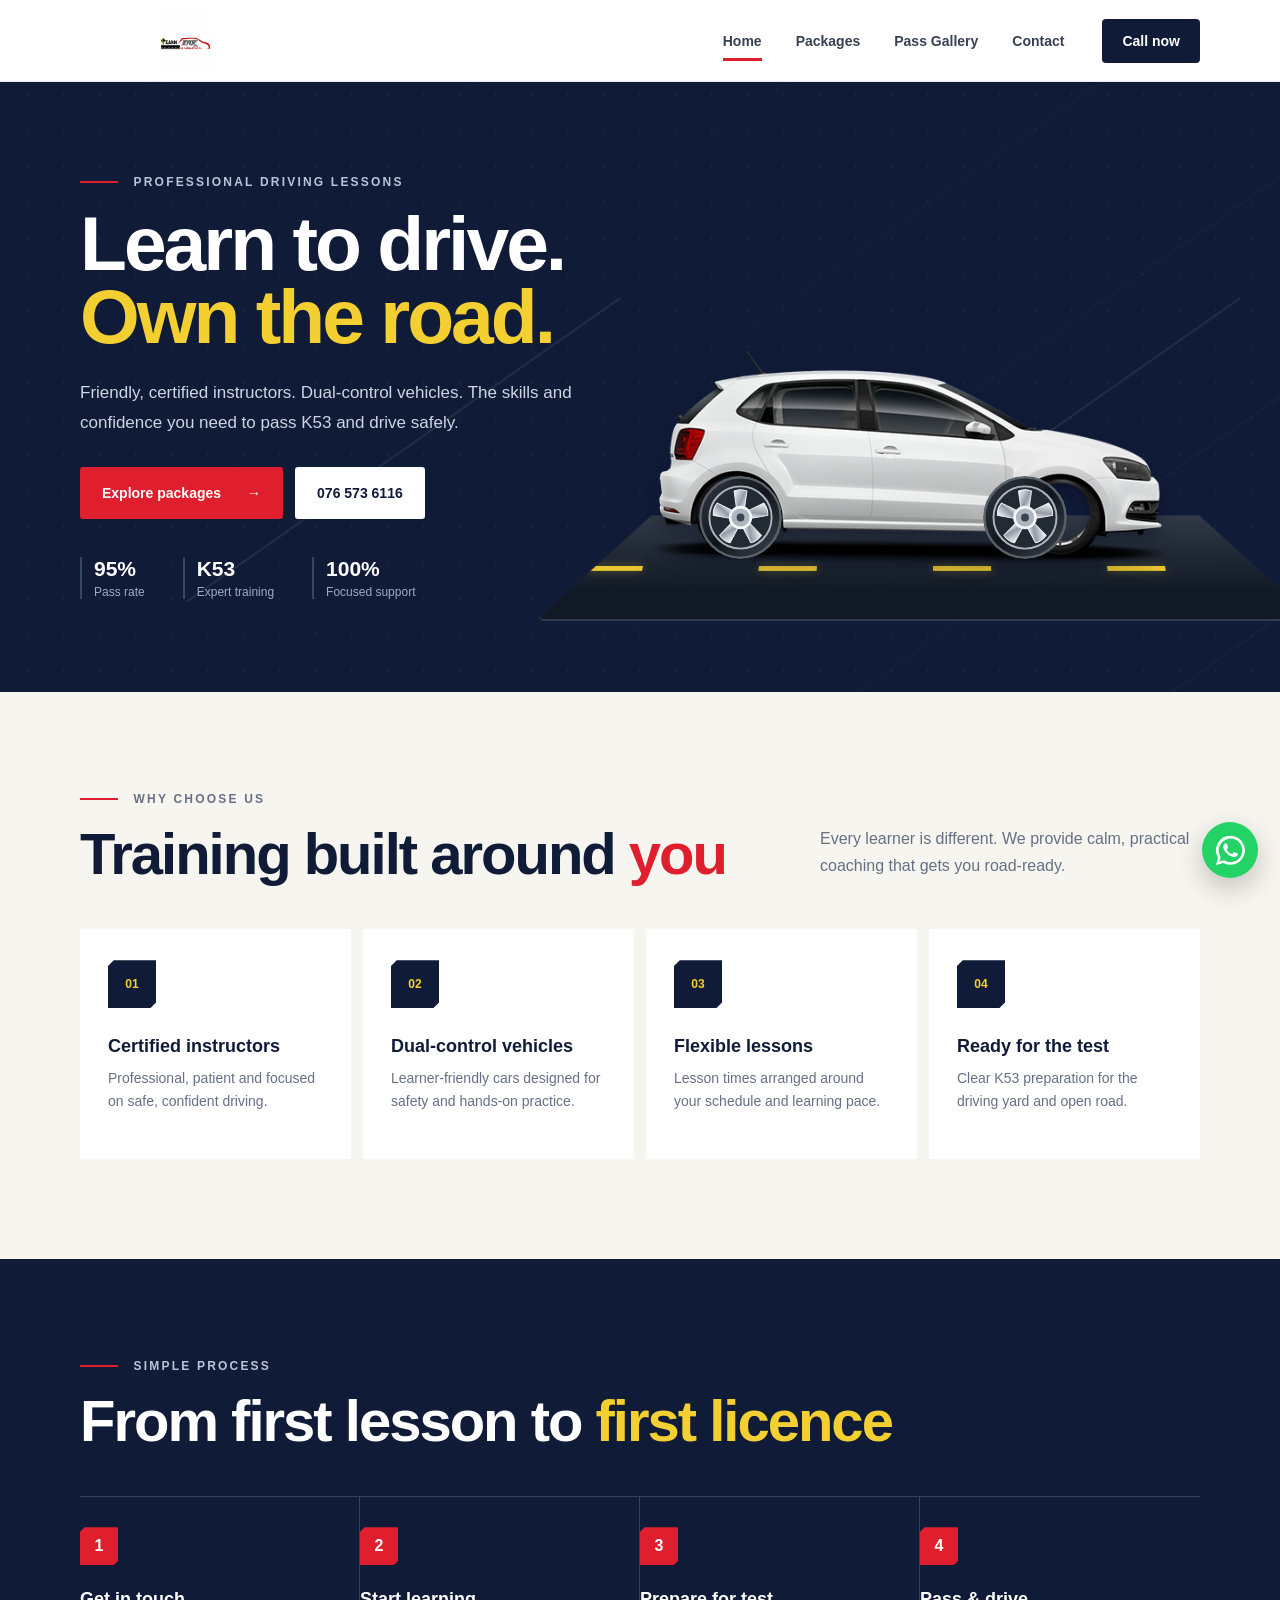
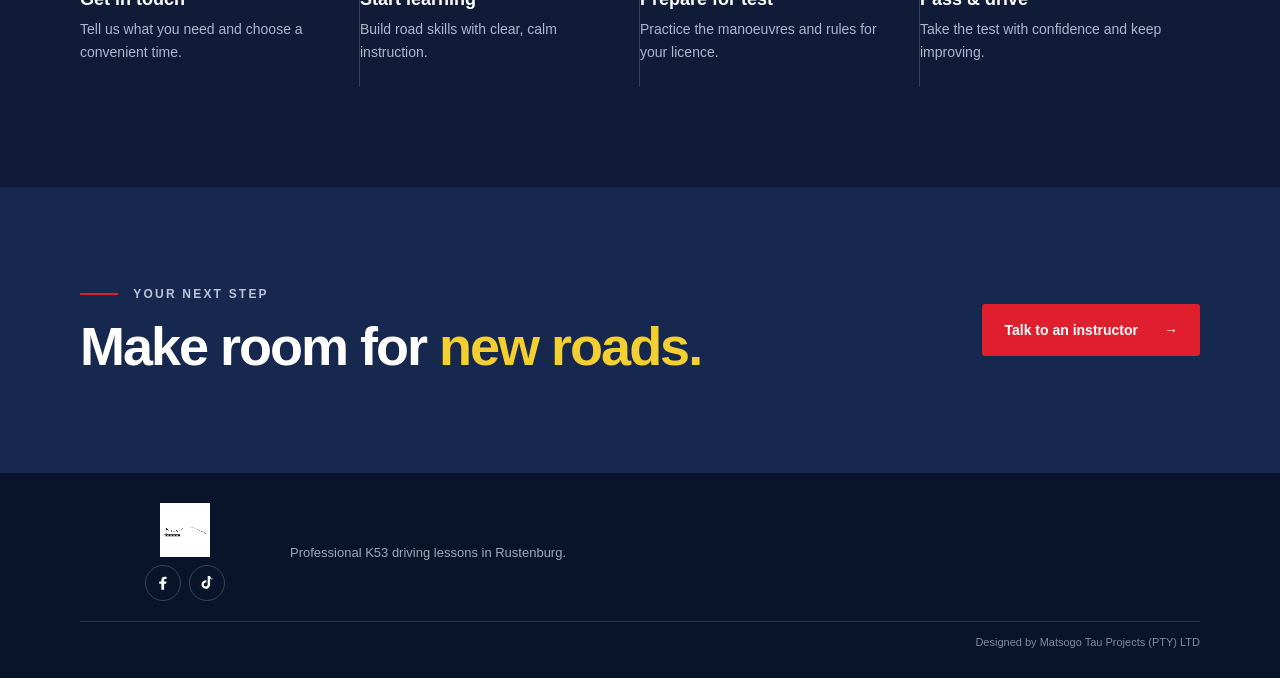
==== index.html @ aab112d9 "Add Pass Gallery page, JavaScript functionality, and styles - Created a new HTML file for the Pass G" ====
<!DOCTYPE html>
<html lang="en">
<head>
  <meta charset="UTF-8">
  <meta name="viewport" content="width=device-width, initial-scale=1.0">
  <meta name="theme-color" content="#101b38">
  <meta name="description" content="Fox Driving School offers professional learner training and K53 driving lessons in Rustenburg.">
  <title>Fox Driving School | Learn to Drive with Confidence</title>
  <link rel="stylesheet" href="styles.css?v=30">
</head>
<body>
  <header class="site-header">
    <div class="container nav-wrap">
      <a class="brand" href="index.html" aria-label="Fox Driving School home">
        <img src="assets/logo.png" alt="Fox Driving School">
      </a>
      <button class="menu-toggle" type="button" aria-expanded="false" aria-controls="main-nav" aria-label="Open menu">
        <span></span><span></span><span></span>
      </button>
      <nav id="main-nav" class="main-nav" aria-label="Main navigation">
        <a class="active" href="index.html" aria-current="page">Home</a>
        <a href="packages.html">Packages</a>
        <a href="pass-gallery.html">Pass Gallery</a>
        <a href="contact.html">Contact</a>
      </nav>
      <a class="nav-cta" href="tel:+27765736116">Call now</a>
    </div>
  </header>

  <main>
    <section id="home" class="hero">
      <div class="hero-lines" aria-hidden="true"></div>
      <div class="container hero-grid">
        <div class="hero-copy">
          <p class="eyebrow"><span></span> Professional driving lessons</p>
          <h1>Learn to drive.<br><em>Own the road.</em></h1>
          <p class="hero-lead">Friendly, certified instructors. Dual-control vehicles. The skills and confidence you need to pass K53 and drive safely.</p>
          <div class="hero-actions">
            <a class="btn btn-primary" href="packages.html">Explore packages <span aria-hidden="true">→</span></a>
            <a class="btn btn-secondary" href="tel:+27765736116">076 573 6116</a>
          </div>
          <div class="trust-row" aria-label="Fox Driving School highlights">
            <div><strong>95%</strong><span>Pass rate</span></div>
            <div><strong>K53</strong><span>Expert training</span></div>
            <div><strong>100%</strong><span>Focused support</span></div>
          </div>
        </div>
        <div class="hero-visual">
          <div class="road-track" aria-hidden="true"></div>
          <div class="hatchback-card" role="img" aria-label="White hatchback driving on the road">
            <img class="hero-car-image" src="assets/hero-car.png?v=26" alt="">
            <span class="wheel-spinner wheel-spinner-left" aria-hidden="true"><img src="assets/hero-wheel-alloy.svg?v=27" alt=""></span>
            <span class="wheel-spinner wheel-spinner-right" aria-hidden="true"><img src="assets/hero-wheel-alloy.svg?v=27" alt=""></span>
          </div>
        </div>
      </div>
    </section>

    <section id="why-us" class="why-section section">
      <div class="container">
        <div class="section-heading">
          <div>
            <p class="eyebrow dark"><span></span> Why choose us</p>
            <h2>Training built around <em>you</em></h2>
          </div>
          <p>Every learner is different. We provide calm, practical coaching that gets you road-ready.</p>
        </div>
        <div class="feature-grid">
          <article class="feature-card">
            <div class="feature-icon">01</div>
            <h3>Certified instructors</h3>
            <p>Professional, patient and focused on safe, confident driving.</p>
          </article>
          <article class="feature-card">
            <div class="feature-icon">02</div>
            <h3>Dual-control vehicles</h3>
            <p>Learner-friendly cars designed for safety and hands-on practice.</p>
          </article>
          <article class="feature-card">
            <div class="feature-icon">03</div>
            <h3>Flexible lessons</h3>
            <p>Lesson times arranged around your schedule and learning pace.</p>
          </article>
          <article class="feature-card">
            <div class="feature-icon">04</div>
            <h3>Ready for the test</h3>
            <p>Clear K53 preparation for the driving yard and open road.</p>
          </article>
        </div>
      </div>
    </section>

    <section id="process" class="process-section section">
      <div class="container">
        <div class="section-heading light-heading">
          <div>
            <p class="eyebrow"><span></span> Simple process</p>
            <h2>From first lesson to <em>first licence</em></h2>
          </div>
        </div>
        <div class="steps">
          <article><span>1</span><h3>Get in touch</h3><p>Tell us what you need and choose a convenient time.</p></article>
          <article><span>2</span><h3>Start learning</h3><p>Build road skills with clear, calm instruction.</p></article>
          <article><span>3</span><h3>Prepare for test</h3><p>Practice the manoeuvres and rules for your licence.</p></article>
          <article><span>4</span><h3>Pass & drive</h3><p>Take the test with confidence and keep improving.</p></article>
        </div>
      </div>
    </section>

    <section class="home-cta section">
      <div class="container home-cta-inner">
        <div><p class="eyebrow"><span></span> Your next step</p><h2>Make room for <em>new roads.</em></h2></div>
        <a class="btn btn-primary" href="contact.html">Talk to an instructor <span>→</span></a>
      </div>
    </section>
  </main>

  <footer>
    <div class="container footer-grid">
      <div class="footer-brand-group">
        <a class="brand footer-brand" href="index.html"><img src="assets/logo.png" alt="Fox Driving School"></a>
        <div class="footer-social">
          <a href="https://www.facebook.com/" aria-label="Facebook"><svg viewBox="0 0 24 24" aria-hidden="true"><path fill="currentColor" d="M13.5 21v-8h2.7l.4-3h-3.1V8.1c0-.9.3-1.5 1.6-1.5h1.7V3.9c-.3 0-1.4-.1-2.6-.1-2.6 0-4.4 1.6-4.4 4.5V10H7v3h2.8v8h3.7z"/></svg></a>
          <a href="https://www.tiktok.com/@fox_driving_school" aria-label="TikTok"><svg viewBox="0 0 24 24" aria-hidden="true"><path fill="currentColor" d="M19.6 7.1a5.7 5.7 0 0 1-3.5-1.2v8.2a5.7 5.7 0 1 1-5-5.7v3.2a2.6 2.6 0 1 0 1.8 2.5V2.5h3.2c.2 2 1.6 3.6 3.5 3.9v.7Z"/></svg></a>
        </div>
      </div>
      <p>Professional K53 driving lessons in Rustenburg.</p>
    </div>
    <div class="container footer-credit">Designed by Matsogo Tau Projects (PTY) LTD</div>
  </footer>

  <a class="whatsapp-float" href="https://wa.me/27765736116?text=Hello%20Fox%20Driving%20School!%20I%27d%20like%20to%20ask%20about%20driving%20lessons." target="_blank" rel="noopener" aria-label="Chat on WhatsApp">
    <svg viewBox="0 0 32 32" aria-hidden="true" focusable="false"><path fill="currentColor" d="M16 .8A15 15 0 0 0 3.1 23.5L1 31l7.7-2A15 15 0 1 0 16 .8Zm0 27.3a12.2 12.2 0 0 1-6.2-1.7l-.5-.3-4.6 1.2 1.2-4.5-.3-.5A12.2 12.2 0 1 1 16 28.1Zm6.7-9.2c-.4-.2-2.2-1.1-2.6-1.2-.3-.1-.6-.2-.8.2-.3.4-1 1.2-1.2 1.5-.2.2-.4.3-.8.1-.4-.2-1.6-.6-3-1.8-1.1-1-1.8-2.2-2-2.6-.2-.4 0-.6.2-.8l.6-.7.4-.7c.1-.3 0-.5 0-.7l-1.2-2.8c-.3-.7-.6-.6-.8-.6h-.7c-.3 0-.7.1-1 .5-.4.4-1.3 1.3-1.3 3.1s1.3 3.6 1.5 3.9c.2.3 2.6 4 6.2 5.5.9.4 1.6.6 2.1.7.9.3 1.8.2 2.4.1.7-.1 2.2-.9 2.5-1.7.3-.9.3-1.6.2-1.7-.1-.2-.4-.3-.8-.5Z"/></svg>
  </a>

  <script src="script.js"></script>
</body>
</html>
---- styles.css ----
:root {
  --navy: #101b38;
  --navy-2: #17284f;
  --red: #df1f2d;
  --yellow: #f4cf32;
  --cream: #f6f5ef;
  --ink: #151b29;
  --muted: #667085;
  --white: #fff;
}

* { box-sizing: border-box; }
html { scroll-behavior: smooth; }
body {
  margin: 0;
  font-family: Arial, Helvetica, sans-serif;
  color: var(--ink);
  background: var(--white);
}
img { max-width: 100%; display: block; }
a { color: inherit; text-decoration: none; }
.container { width: min(1120px, calc(100% - 40px)); margin-inline: auto; }
.section { padding: 100px 0; }
.page-hero {
  min-height: 390px;
  display: flex;
  align-items: center;
  color: var(--white);
  background:
    linear-gradient(110deg, rgba(16, 27, 56, .98) 0%, rgba(16, 27, 56, .93) 48%, rgba(16, 27, 56, .76) 100%),
    repeating-linear-gradient(145deg, transparent 0 90px, rgba(255,255,255,.07) 91px 93px, transparent 94px 180px),
    var(--navy);
}
.page-hero-inner { padding-top: 55px; padding-bottom: 55px; }
.page-hero h1 { margin: 0; font-size: clamp(44px, 6vw, 72px); line-height: .98; letter-spacing: -3px; }
.page-hero h1 em { color: var(--yellow); font-style: normal; }
.page-hero-inner > p:not(.eyebrow) { max-width: 580px; color: #ced5e3; line-height: 1.7; font-size: 16px; margin: 22px 0 26px; }
.page-hero .btn { width: fit-content; }

.site-header {
  height: 82px;
  background: var(--white);
  border-bottom: 1px solid #e8e9ed;
  position: sticky;
  top: 0;
  z-index: 50;
}
.nav-wrap { height: 100%; display: flex; align-items: center; }
.brand { width: 210px; height: 64px; display: flex; align-items: center; }
.brand img { width: 100%; height: 100%; object-fit: contain; }
.main-nav { display: flex; align-items: center; gap: 34px; margin-left: auto; }
.main-nav a { font-size: 14px; font-weight: 700; color: #384153; position: relative; }
.main-nav a::after {
  content: "";
  position: absolute;
  left: 0;
  right: 100%;
  bottom: -12px;
  height: 3px;
  background: var(--red);
  transition: .25s;
}
.main-nav a:hover::after, .main-nav a.active::after { right: 0; }
.nav-cta {
  margin-left: 38px;
  background: var(--navy);
  color: var(--white);
  border-radius: 4px;
  padding: 14px 20px;
  font-size: 14px;
  font-weight: 800;
}
.menu-toggle { display: none; }

.hero {
  min-height: 610px;
  background:
    linear-gradient(110deg, rgba(16, 27, 56, .98) 0%, rgba(16, 27, 56, .93) 48%, rgba(16, 27, 56, .76) 100%),
    repeating-linear-gradient(145deg, transparent 0 90px, rgba(255,255,255,.07) 91px 93px, transparent 94px 180px),
    var(--navy);
  color: var(--white);
  position: relative;
  overflow: hidden;
}
.hero-lines {
  position: absolute;
  inset: 0;
  z-index: 0;
  opacity: .18;
  background:
    radial-gradient(ellipse at 76% 34%, rgba(255,255,255,.35), transparent 2px) 0 0 / 36px 36px,
    linear-gradient(145deg, transparent 0 68%, rgba(255,255,255,.55) 68.1%, transparent 68.4%) 0 0 / 620px 520px;
}
.hero-grid {
  min-height: 610px;
  display: grid;
  grid-template-columns: 51% 49%;
  align-items: center;
  position: relative;
  z-index: 2;
}
.eyebrow {
  margin: 0 0 18px;
  text-transform: uppercase;
  letter-spacing: 2.2px;
  font-size: 12px;
  font-weight: 900;
  color: #bac4d9;
}
.eyebrow span { width: 38px; height: 2px; background: var(--red); display: inline-block; margin: 0 10px 3px 0; }
.eyebrow.dark { color: #697184; }
.eyebrow.dark span { background: var(--red); }
.hero h1, .section-heading h2, .courses-copy h2, .contact-copy h2 {
  margin: 0;
  font-size: clamp(48px, 6vw, 78px);
  line-height: .96;
  letter-spacing: -3px;
}
.hero h1 em, h2 em {
  color: var(--yellow);
  font-style: normal;
}
.hero-lead { max-width: 570px; color: #ced5e3; line-height: 1.75; font-size: 17px; margin: 24px 0 30px; }
.hero-actions { display: flex; gap: 12px; }
.btn {
  min-height: 52px;
  display: inline-flex;
  align-items: center;
  justify-content: center;
  gap: 26px;
  border: 0;
  border-radius: 3px;
  padding: 0 22px;
  font-weight: 900;
  font-size: 14px;
  cursor: pointer;
}
.btn-primary { background: var(--red); color: var(--white); }
.btn-secondary { background: var(--white); color: var(--navy); }
.trust-row { display: flex; gap: 38px; margin-top: 38px; }
.trust-row div { display: flex; flex-direction: column; border-left: 2px solid #364766; padding-left: 12px; }
.trust-row strong { font-size: 21px; }
.trust-row span { color: #9eabc2; font-size: 12px; margin-top: 4px; }

.hero-visual { height: 510px; position: relative; }
.road-track {
  position: absolute;
  z-index: 0;
  right: -100px;
  bottom: 22px;
  width: calc(100% + 200px);
  height: 108px;
  overflow: hidden;
  border: 1px solid rgba(255,255,255,.16);
  border-radius: 8px;
  background: linear-gradient(180deg, #303846, #111925 75%);
  box-shadow: 0 18px 30px rgba(3,9,25,.35);
  clip-path: polygon(12% 0, 88% 0, 100% 100%, 0 100%);
  transform: perspective(340px) rotateX(14deg);
}
.road-track::after {
  content: "";
  position: absolute;
  top: 50%;
  left: -50%;
  width: 200%;
  height: 5px;
  background: repeating-linear-gradient(90deg, transparent 0 58px, rgba(244,207,50,.95) 58px 116px, transparent 116px 174px);
  animation: road-scroll .7s linear infinite;
  filter: drop-shadow(0 0 5px rgba(244,207,50,.35));
}
.hatchback-card {
  position: absolute;
  left: 0;
  bottom: 72px;
  width: min(520px, 100%);
  aspect-ratio: 584 / 250;
  animation: hatchback-drive 2.8s linear infinite alternate;
  z-index: 1;
}
.hero-car-image { display: block; width: 100%; height: auto; filter: drop-shadow(0 8px 7px rgba(3,9,25,.35)); }
.wheel-spinner {
  position: absolute;
  z-index: 1;
  top: 57.7%;
  display: block;
  width: 16%;
  aspect-ratio: 1;
  overflow: hidden;
  border-radius: 50%;
  animation: wheel-spin .75s linear infinite;
}
.wheel-spinner-left { left: 9.1%; }
.wheel-spinner-right { left: 63.9%; }
.wheel-spinner img { display: block; width: 100%; height: 100%; }
@keyframes hatchback-drive {
  from { translate: 0 0; }
  to { translate: 5% 0; }
}
@keyframes hatchback-drive-reduced {
  from { translate: 0 0; }
  to { translate: 5% 0; }
}
@keyframes wheel-spin {
  to { transform: rotate(360deg); }
}
@keyframes road-scroll {
  to { transform: translateX(174px); }
}

.why-section { background: var(--cream); }
.section-heading { display: flex; align-items: end; justify-content: space-between; margin-bottom: 46px; }
.section-heading h2, .courses-copy h2, .contact-copy h2 { color: var(--navy); font-size: clamp(38px, 5vw, 58px); letter-spacing: -2px; line-height: 1.02; }
.section-heading h2 em, .courses-copy h2 em, .contact-copy h2 em { color: var(--red); }
.section-heading > p { max-width: 380px; color: var(--muted); line-height: 1.7; margin: 0 0 4px 30px; }
.feature-grid { display: grid; grid-template-columns: repeat(4, 1fr); gap: 12px; }
.feature-card { background: var(--white); min-height: 230px; padding: 28px; border-top: 3px solid transparent; transition: .25s; }
.feature-card:hover { transform: translateY(-6px); border-top-color: var(--red); box-shadow: 0 18px 35px rgba(16,27,56,.08); }
.feature-icon { width: 48px; height: 48px; background: var(--navy); color: var(--yellow); display: grid; place-items: center; font-size: 12px; font-weight: 900; clip-path: polygon(12% 0,100% 0,100% 88%,88% 100%,0 100%,0 12%); }
.feature-card h3 { margin: 28px 0 10px; font-size: 18px; color: var(--navy); }
.feature-card p { margin: 0; color: var(--muted); line-height: 1.6; font-size: 14px; }
.home-cta { background: var(--navy-2); color: var(--white); }
.home-cta-inner { display: flex; align-items: center; justify-content: space-between; gap: 24px; }
.home-cta h2 { margin: 0; font-size: clamp(36px, 5vw, 54px); line-height: 1; letter-spacing: -2px; }
.home-cta h2 em { color: var(--yellow); font-style: normal; }

.courses-section { background: var(--white); }
.courses-grid { display: grid; grid-template-columns: 46% 54%; align-items: center; }
.promo-panel { background: #edf0f5; padding: 28px; }
.promo-panel img { width: 100%; max-height: 540px; object-fit: contain; border: 1px solid #e1e4ea; }
.courses-copy { padding-left: 70px; }
.course-list { margin: 32px 0 24px; }
.course-list article { display: grid; grid-template-columns: 72px 1fr; align-items: center; border-bottom: 1px solid #e5e7ec; padding: 16px 0; }
.course-code { width: 54px; height: 54px; border-radius: 50%; background: var(--navy); color: var(--white); display: grid; place-items: center; font-size: 12px; font-weight: 900; }
.course-list h3 { margin: 0 0 5px; font-size: 17px; }
.course-list p { margin: 0; color: var(--muted); font-size: 13px; }
.course-whatsapp { display: inline-block; color: var(--red); font-size: 12px; font-weight: 900; margin-top: 7px; }
.packages-section { background: var(--cream); }
.package-grid { display: grid; grid-template-columns: repeat(3, 1fr); gap: 18px; align-items: stretch; }
.package-card { background: var(--white); padding: 30px; border: 1px solid #e6e8ed; display: flex; flex-direction: column; min-height: 380px; }
.package-featured { border-top: 4px solid var(--red); box-shadow: 0 16px 38px rgba(16,27,56,.1); }
.package-card-top { display: flex; justify-content: space-between; align-items: center; gap: 10px; }
.package-tag { color: var(--muted); font-size: 9px; font-weight: 900; letter-spacing: 1px; }
.package-card h3 { margin: 24px 0 9px; color: var(--navy); font-size: 21px; }
.package-card > p { margin: 0; color: var(--muted); font-size: 14px; line-height: 1.65; }
.package-card ul { list-style: none; padding: 0; margin: 22px 0 26px; display: grid; gap: 12px; color: #414b5e; font-size: 13px; }
.package-card li::before { content: "✓"; color: var(--red); font-weight: 900; margin-right: 10px; }
.package-card .btn { margin-top: auto; width: 100%; gap: 12px; padding-inline: 12px; }
.package-note { margin-top: 24px; background: #e9ebf0; padding: 20px 24px; display: grid; grid-template-columns: auto 1fr auto; align-items: center; gap: 14px; font-size: 13px; }
.package-note strong { color: var(--navy); }
.package-note span { color: var(--muted); line-height: 1.5; }
.package-note a { color: var(--red); font-weight: 900; white-space: nowrap; }
.gallery-section { background: var(--cream); }
.gallery-grid { display: grid; grid-template-columns: 1.2fr .8fr; gap: 24px; align-items: stretch; }
.gallery-carousel { min-width: 0; background: var(--white); padding: 14px; box-shadow: 0 18px 40px rgba(16,27,56,.1); }
.gallery-slides { position: relative; }
.gallery-feature { margin: 0; }
.gallery-feature[hidden] { display: none; }
.gallery-feature img { width: 100%; height: 440px; object-fit: contain; object-position: center; background: #080808; }
.gallery-feature figcaption { display: grid; gap: 6px; padding: 16px 8px 8px; }
.gallery-feature figcaption span { color: var(--red); font-size: 10px; font-weight: 900; letter-spacing: 1.4px; }
.gallery-feature figcaption strong { color: var(--navy); font-size: 18px; }
.gallery-controls { display: flex; align-items: center; justify-content: center; gap: 16px; padding: 10px 0 2px; }
.gallery-arrow, .gallery-play-toggle { width: 38px; height: 38px; border: 0; border-radius: 50%; background: var(--navy); color: var(--white); font: inherit; font-weight: 900; cursor: pointer; }
.gallery-play-toggle { margin-left: auto; font-size: 13px; }
.gallery-dots { display: flex; align-items: center; gap: 8px; }
.gallery-dot { width: 10px; height: 10px; border: 0; border-radius: 10px; padding: 0; background: #c8cbd3; cursor: pointer; transition: .2s; }
.gallery-dot.is-active { width: 26px; background: var(--red); }
.gallery-arrow:focus-visible, .gallery-play-toggle:focus-visible, .gallery-dot:focus-visible { outline: 3px solid var(--yellow); outline-offset: 3px; }
.gallery-message { background: var(--white); padding: 36px; position: relative; overflow: hidden; display: flex; flex-direction: column; justify-content: center; }
.gallery-mark { position: absolute; right: 12px; top: -50px; color: #f0f1f3; font-size: 260px; line-height: 1; font-weight: 900; }
.gallery-message > *:not(.gallery-mark) { position: relative; }
.gallery-message h3 { margin: 0; color: var(--navy); font-size: 31px; letter-spacing: -1px; line-height: 1.05; }
.gallery-message > p:not(.eyebrow) { color: var(--muted); line-height: 1.7; font-size: 14px; margin: 18px 0 25px; }
.contact-direct { display: inline-block; margin-top: 20px; color: var(--red); font-weight: 900; font-size: 13px; }
.booking-form h3 { margin: 0; color: var(--navy); font-size: 23px; }
.booking-form > p { margin: -7px 0 4px; color: var(--muted); font-size: 13px; line-height: 1.5; }
.text-link { color: var(--red); font-weight: 900; font-size: 14px; }
.text-link span { margin-left: 12px; }

.process-section { background: var(--navy); color: var(--white); }
.light-heading h2 { color: var(--white); }
.light-heading h2 em { color: var(--yellow); }
.steps { display: grid; grid-template-columns: repeat(4, 1fr); border-top: 1px solid #344258; }
.steps article { padding: 30px 28px 0 0; border-right: 1px solid #344258; min-height: 190px; }
.steps article:last-child { border-right: 0; }
.steps span { display: grid; place-items: center; width: 38px; height: 38px; background: var(--red); font-weight: 900; clip-path: polygon(12% 0,100% 0,100% 88%,88% 100%,0 100%,0 12%); }
.steps h3 { font-size: 18px; margin: 24px 0 8px; }
.steps p { color: #adb7ca; line-height: 1.6; font-size: 14px; margin: 0; }

.contact-section { background: var(--cream); }
.contact-grid { display: grid; grid-template-columns: 48% 52%; align-items: center; }
.contact-copy { padding-right: 70px; }
.contact-copy > p:not(.eyebrow) { color: var(--muted); line-height: 1.7; }
.contact-details { display: flex; gap: 12px; margin-top: 28px; }
.contact-details a { min-width: 190px; border: 1px solid #dfe2e8; background: var(--white); padding: 14px 16px; display: flex; flex-direction: column; }
.contact-details span { color: var(--muted); font-size: 11px; text-transform: uppercase; }
.contact-details strong { color: var(--navy); margin-top: 4px; }
.booking-form { background: var(--white); padding: 38px; display: grid; gap: 16px; box-shadow: 0 20px 50px rgba(16,27,56,.08); }
.booking-form label { display: grid; gap: 7px; }
.booking-form label span { font-size: 12px; font-weight: 900; color: var(--navy); }
.booking-form input, .booking-form select { width: 100%; height: 50px; border: 1px solid #dde1e7; border-radius: 2px; padding: 0 14px; font: inherit; color: var(--ink); background: var(--white); }
.booking-form .btn { margin-top: 6px; width: 100%; }

footer { background: #09132a; color: #9da8bc; padding: 30px 0; }
.footer-grid { display: grid; grid-template-columns: 210px 1fr; align-items: center; }
.footer-brand-group { display: flex; flex-direction: column; align-items: flex-start; gap: 8px; }
.footer-brand { filter: grayscale(1) brightness(3); height: 54px; }
.footer-grid p { font-size: 13px; }
.footer-social { width: 100%; display: flex; justify-content: center; gap: 8px; }
.footer-social a { width: 36px; height: 36px; border: 1px solid #39445a; border-radius: 50%; display: grid; place-items: center; color: var(--white); transition: background-color .2s, border-color .2s; }
.footer-social a:hover { background: var(--navy-2); border-color: #8391aa; }
.footer-social svg { display: block; width: 18px; height: 18px; }
.footer-credit { margin-top: 20px; padding-top: 14px; border-top: 1px solid #26314a; text-align: right; color: #7f8ba2; font-size: 11px; }
.whatsapp-float {
  position: fixed;
  right: 22px;
  bottom: var(--whatsapp-bottom, 22px);
  z-index: 40;
  background: #24d366;
  color: var(--white);
  width: 56px;
  height: 56px;
  border-radius: 50%;
  display: flex;
  align-items: center;
  justify-content: center;
  padding: 0;
  box-shadow: 0 10px 28px rgba(0,0,0,.22);
}
.whatsapp-float svg {
  display: block;
  width: 31px;
  height: 31px;
}

@media (max-width: 900px) {
  .container { width: min(100% - 32px, 720px); }
  .section { padding: 72px 0; }
  .site-header { height: 72px; }
  .brand { width: 180px; height: 58px; }
  .nav-cta { display: none; }
  .menu-toggle { display: grid; margin-left: auto; width: 42px; height: 42px; border: 0; background: var(--navy); padding: 10px; align-content: center; gap: 5px; }
  .menu-toggle span { display: block; height: 2px; background: var(--white); }
  .main-nav { display: none; position: absolute; top: 72px; left: 0; right: 0; background: var(--white); padding: 20px 16px; box-shadow: 0 12px 30px rgba(16,27,56,.12); }
  .main-nav.open { display: grid; gap: 0; }
  .main-nav a { padding: 13px 12px; }
  .main-nav a::after { display: none; }
  .hero-grid { grid-template-columns: 1fr; min-height: 760px; }
  .hero-copy { padding-top: 56px; }
  .hero-visual { height: 380px; }
  .road-track { right: 50%; bottom: 16px; width: min(650px, 140vw); height: 92px; transform: translateX(50%) perspective(340px) rotateX(14deg); }
  .hatchback-card { width: min(520px, 100%); bottom: 60px; }
  @keyframes hatchback-drive { to { translate: 10% 0; } }
  .feature-grid { grid-template-columns: repeat(2, 1fr); }
  .courses-grid, .contact-grid { grid-template-columns: 1fr; }
  .package-grid { grid-template-columns: 1fr; }
  .package-card { min-height: 0; }
  .gallery-grid { grid-template-columns: 1fr; }
  .gallery-feature img { height: min(440px, 70vw); }
  .gallery-message { min-height: 310px; }
  .package-note { grid-template-columns: 1fr; }
  .package-note a { white-space: normal; }
  .courses-copy, .contact-copy { padding: 54px 0 0; }
  .steps { grid-template-columns: repeat(2, 1fr); }
  .steps article:nth-child(2) { border-right: 0; }
  .footer-grid { grid-template-columns: 180px 1fr; }
}

@media (max-width: 600px) {
  .container { width: calc(100% - 28px); }
  .section { padding: 58px 0; }
  .hero-grid { min-height: 690px; }
  .page-hero { min-height: 340px; }
  .page-hero h1 { font-size: 46px; }
  .page-hero-inner { padding-top: 42px; padding-bottom: 42px; }
  .hero-copy { padding-top: 44px; }
  .hero h1 { font-size: 48px; }
  .hero-lead { font-size: 15px; }
  .hero-actions { flex-direction: column; }
  .hero-actions .btn { width: 100%; }
  .trust-row { gap: 14px; }
  .trust-row strong { font-size: 17px; }
  .hero-visual { height: 280px; }
  .road-track { bottom: 12px; height: 82px; }
  .hatchback-card { width: 84%; bottom: 36px; }
  @keyframes hatchback-drive { to { translate: 16% 0; } }
  .section-heading { display: block; }
  .section-heading h2, .courses-copy h2, .contact-copy h2 { font-size: 38px; }
  .section-heading > p { margin: 18px 0 0; }
  .feature-grid { grid-template-columns: 1fr; }
  .feature-card { min-height: 190px; }
  .home-cta-inner { align-items: flex-start; flex-direction: column; }
  .promo-panel { padding: 12px; }
  .courses-copy { padding-top: 38px; }
  .course-list article { grid-template-columns: 64px 1fr; }
  .steps { grid-template-columns: 1fr; }
  .steps article { border-right: 0; border-bottom: 1px solid #344258; min-height: 150px; }
  .contact-details { flex-direction: column; }
  .contact-details a { min-width: 0; }
  .booking-form { padding: 22px; }
  .footer-grid { grid-template-columns: 150px 1fr; }
  .footer-brand { width: 150px; }
  .footer-grid p { display: none; }
  .footer-credit { text-align: left; }
  .whatsapp-float { width: 52px; height: 52px; }
  .whatsapp-float svg { width: 29px; height: 29px; }
}

@media (prefers-reduced-motion: reduce) {
  .road-track::after { animation-duration: 2.4s; }
  .hatchback-card { animation: hatchback-drive-reduced 4s linear infinite alternate; }
  .wheel-spinner { animation-duration: 1.2s; }
}
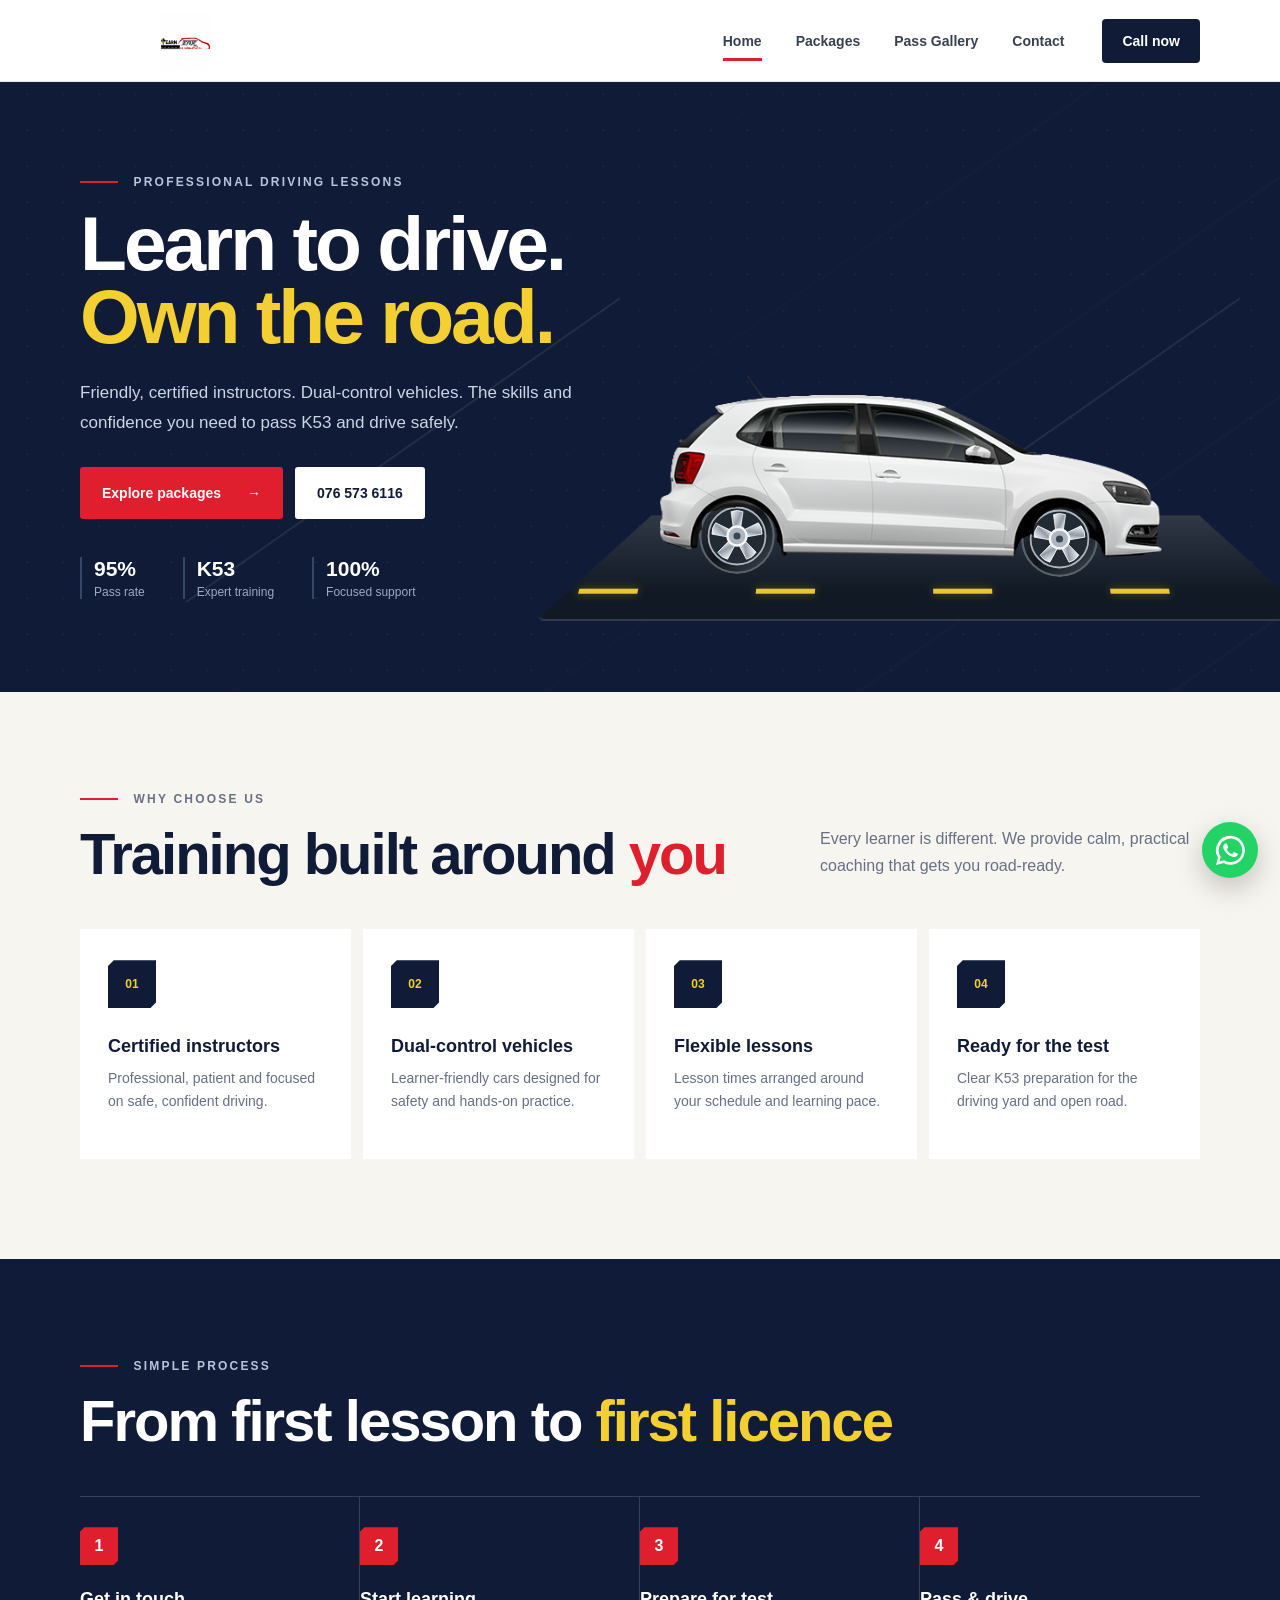
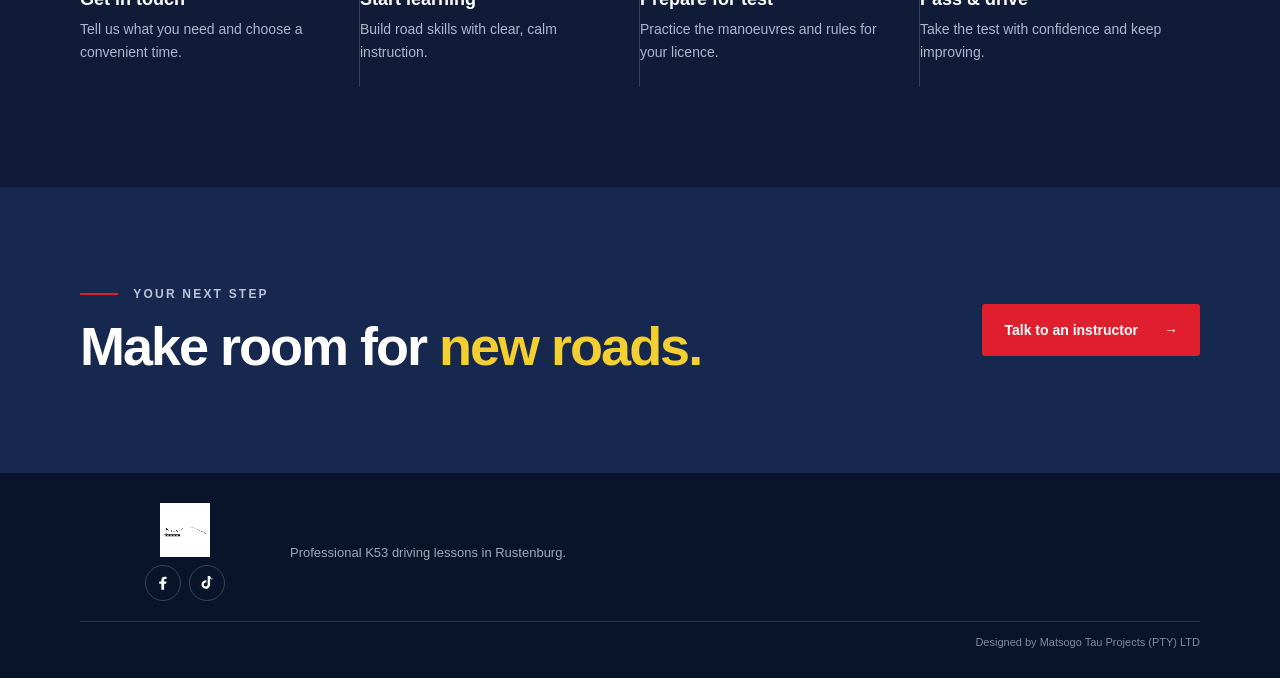
==== commit f322f4f1: "Adjust wheel spinner positioning for improved layout" ====
--- a/index.html
+++ b/index.html
@@ -48,7 +48,7 @@
         <div class="hero-visual">
           <div class="road-track" aria-hidden="true"></div>
           <div class="hatchback-card" role="img" aria-label="White hatchback driving on the road">
-            <img class="hero-car-image" src="assets/hero-car.png?v=26" alt="">
+            <img class="hero-car-image" src="assets/hero-car-body.png?v=1" alt="">
             <span class="wheel-spinner wheel-spinner-left" aria-hidden="true"><img src="assets/hero-wheel-alloy.svg?v=27" alt=""></span>
             <span class="wheel-spinner wheel-spinner-right" aria-hidden="true"><img src="assets/hero-wheel-alloy.svg?v=27" alt=""></span>
           </div>
--- a/styles.css
+++ b/styles.css
@@ -161,7 +161,7 @@
 .road-track::after {
   content: "";
   position: absolute;
-  top: 50%;
+  top: 72%;
   left: -50%;
   width: 200%;
   height: 5px;
@@ -172,26 +172,28 @@
 .hatchback-card {
   position: absolute;
   left: 0;
-  bottom: 72px;
+  bottom: 58px;
   width: min(520px, 100%);
   aspect-ratio: 584 / 250;
   animation: hatchback-drive 2.8s linear infinite alternate;
   z-index: 1;
 }
-.hero-car-image { display: block; width: 100%; height: auto; filter: drop-shadow(0 8px 7px rgba(3,9,25,.35)); }
+.hero-car-image { position: relative; z-index: 2; display: block; width: 100%; height: auto; transform: translateY(10px); }
 .wheel-spinner {
   position: absolute;
   z-index: 1;
-  top: 57.7%;
+  top: 56.8%;
   display: block;
-  width: 16%;
+  width: 14.7%;
   aspect-ratio: 1;
   overflow: hidden;
   border-radius: 50%;
-  animation: wheel-spin .75s linear infinite;
-}
-.wheel-spinner-left { left: 9.1%; }
-.wheel-spinner-right { left: 63.9%; }
+  translate: 0 10px;
+  transform-origin: 50% 50%;
+  animation: wheel-spin .5s linear infinite;
+}
+.wheel-spinner-left { left: 9.15%; }
+.wheel-spinner-right { left: 71.15%; top: 58%; }
 .wheel-spinner img { display: block; width: 100%; height: 100%; }
 @keyframes hatchback-drive {
   from { translate: 0 0; }
@@ -346,11 +348,12 @@
   .main-nav.open { display: grid; gap: 0; }
   .main-nav a { padding: 13px 12px; }
   .main-nav a::after { display: none; }
-  .hero-grid { grid-template-columns: 1fr; min-height: 760px; }
+  .hero { min-height: 0; }
+  .hero-grid { grid-template-columns: 1fr; min-height: 0; }
   .hero-copy { padding-top: 56px; }
   .hero-visual { height: 380px; }
   .road-track { right: 50%; bottom: 16px; width: min(650px, 140vw); height: 92px; transform: translateX(50%) perspective(340px) rotateX(14deg); }
-  .hatchback-card { width: min(520px, 100%); bottom: 60px; }
+  .hatchback-card { width: min(520px, 100%); bottom: 48px; }
   @keyframes hatchback-drive { to { translate: 10% 0; } }
   .feature-grid { grid-template-columns: repeat(2, 1fr); }
   .courses-grid, .contact-grid { grid-template-columns: 1fr; }
@@ -370,41 +373,74 @@
 @media (max-width: 600px) {
   .container { width: calc(100% - 28px); }
   .section { padding: 58px 0; }
-  .hero-grid { min-height: 690px; }
+  .hero { min-height: 0; }
+  .hero-grid { min-height: 0; }
   .page-hero { min-height: 340px; }
   .page-hero h1 { font-size: 46px; }
   .page-hero-inner { padding-top: 42px; padding-bottom: 42px; }
-  .hero-copy { padding-top: 44px; }
+  .page-hero h1 { font-size: clamp(36px, 10vw, 46px); letter-spacing: -2px; }
+  .page-hero-inner > p:not(.eyebrow) { font-size: 15px; line-height: 1.6; margin: 18px 0 22px; }
+  .hero-copy { padding-top: 32px; padding-bottom: 16px; }
   .hero h1 { font-size: 48px; }
-  .hero-lead { font-size: 15px; }
-  .hero-actions { flex-direction: column; }
-  .hero-actions .btn { width: 100%; }
-  .trust-row { gap: 14px; }
-  .trust-row strong { font-size: 17px; }
-  .hero-visual { height: 280px; }
+  .hero-lead { font-size: 15px; line-height: 1.55; margin: 18px 0 20px; }
+  .hero-actions { flex-direction: row; gap: 10px; }
+  .hero-actions .btn { flex: 1; width: auto; min-width: 0; gap: 6px; padding-inline: 10px; font-size: 12px; }
+  .trust-row { gap: 10px; margin-top: 24px; }
+  .trust-row div { padding-left: 8px; }
+  .trust-row strong { font-size: 16px; }
+  .trust-row span { font-size: 11px; }
+  .hero-visual { height: 250px; }
   .road-track { bottom: 12px; height: 82px; }
-  .hatchback-card { width: 84%; bottom: 36px; }
-  @keyframes hatchback-drive { to { translate: 16% 0; } }
+  .hatchback-card { left: -6%; width: 80%; bottom: 22px; }
+  @keyframes hatchback-drive { to { translate: 10% 0; } }
   .section-heading { display: block; }
   .section-heading h2, .courses-copy h2, .contact-copy h2 { font-size: 38px; }
   .section-heading > p { margin: 18px 0 0; }
+  .section-heading { margin-bottom: 30px; }
   .feature-grid { grid-template-columns: 1fr; }
   .feature-card { min-height: 190px; }
   .home-cta-inner { align-items: flex-start; flex-direction: column; }
   .promo-panel { padding: 12px; }
+  .promo-panel h3 { font-size: 19px; }
+  .promo-panel p { font-size: 13px; line-height: 1.55; }
+  .promo-panel .btn { width: 100%; }
   .courses-copy { padding-top: 38px; }
+  .contact-copy { padding-top: 0; }
   .course-list article { grid-template-columns: 64px 1fr; }
+  .course-list article { gap: 14px; padding: 17px 0; }
+  .package-card { padding: 26px 22px; }
+  .package-note { padding: 22px; gap: 12px; }
+  .gallery-carousel { padding: 10px; }
+  .gallery-feature img { height: min(300px, 72vw); }
+  .gallery-feature figcaption strong { font-size: 16px; }
+  .gallery-message { min-height: 0; padding: 28px 22px; }
+  .gallery-message h3 { font-size: 27px; }
+  .contact-copy { padding-right: 0; }
+  .contact-details { gap: 10px; }
+  .booking-form { padding: 20px 16px; }
+  .booking-form .btn { width: 100%; gap: 10px; padding-inline: 14px; }
   .steps { grid-template-columns: 1fr; }
   .steps article { border-right: 0; border-bottom: 1px solid #344258; min-height: 150px; }
   .contact-details { flex-direction: column; }
   .contact-details a { min-width: 0; }
   .booking-form { padding: 22px; }
-  .footer-grid { grid-template-columns: 150px 1fr; }
+  .footer-grid { grid-template-columns: 1fr; gap: 18px; }
   .footer-brand { width: 150px; }
-  .footer-grid p { display: none; }
+  .footer-grid p { display: block; margin: 0; }
   .footer-credit { text-align: left; }
   .whatsapp-float { width: 52px; height: 52px; }
   .whatsapp-float svg { width: 29px; height: 29px; }
+}
+
+@media (max-width: 380px) {
+  .hero h1 { font-size: 42px; }
+  .hero-actions { flex-direction: column; }
+  .hero-actions .btn { width: 100%; min-height: 48px; }
+  .trust-row { gap: 8px; }
+  .trust-row div { padding-left: 6px; }
+  .trust-row strong { font-size: 15px; }
+  .trust-row span { font-size: 10px; }
+  .steps { gap: 8px; }
 }
 
 @media (prefers-reduced-motion: reduce) {
